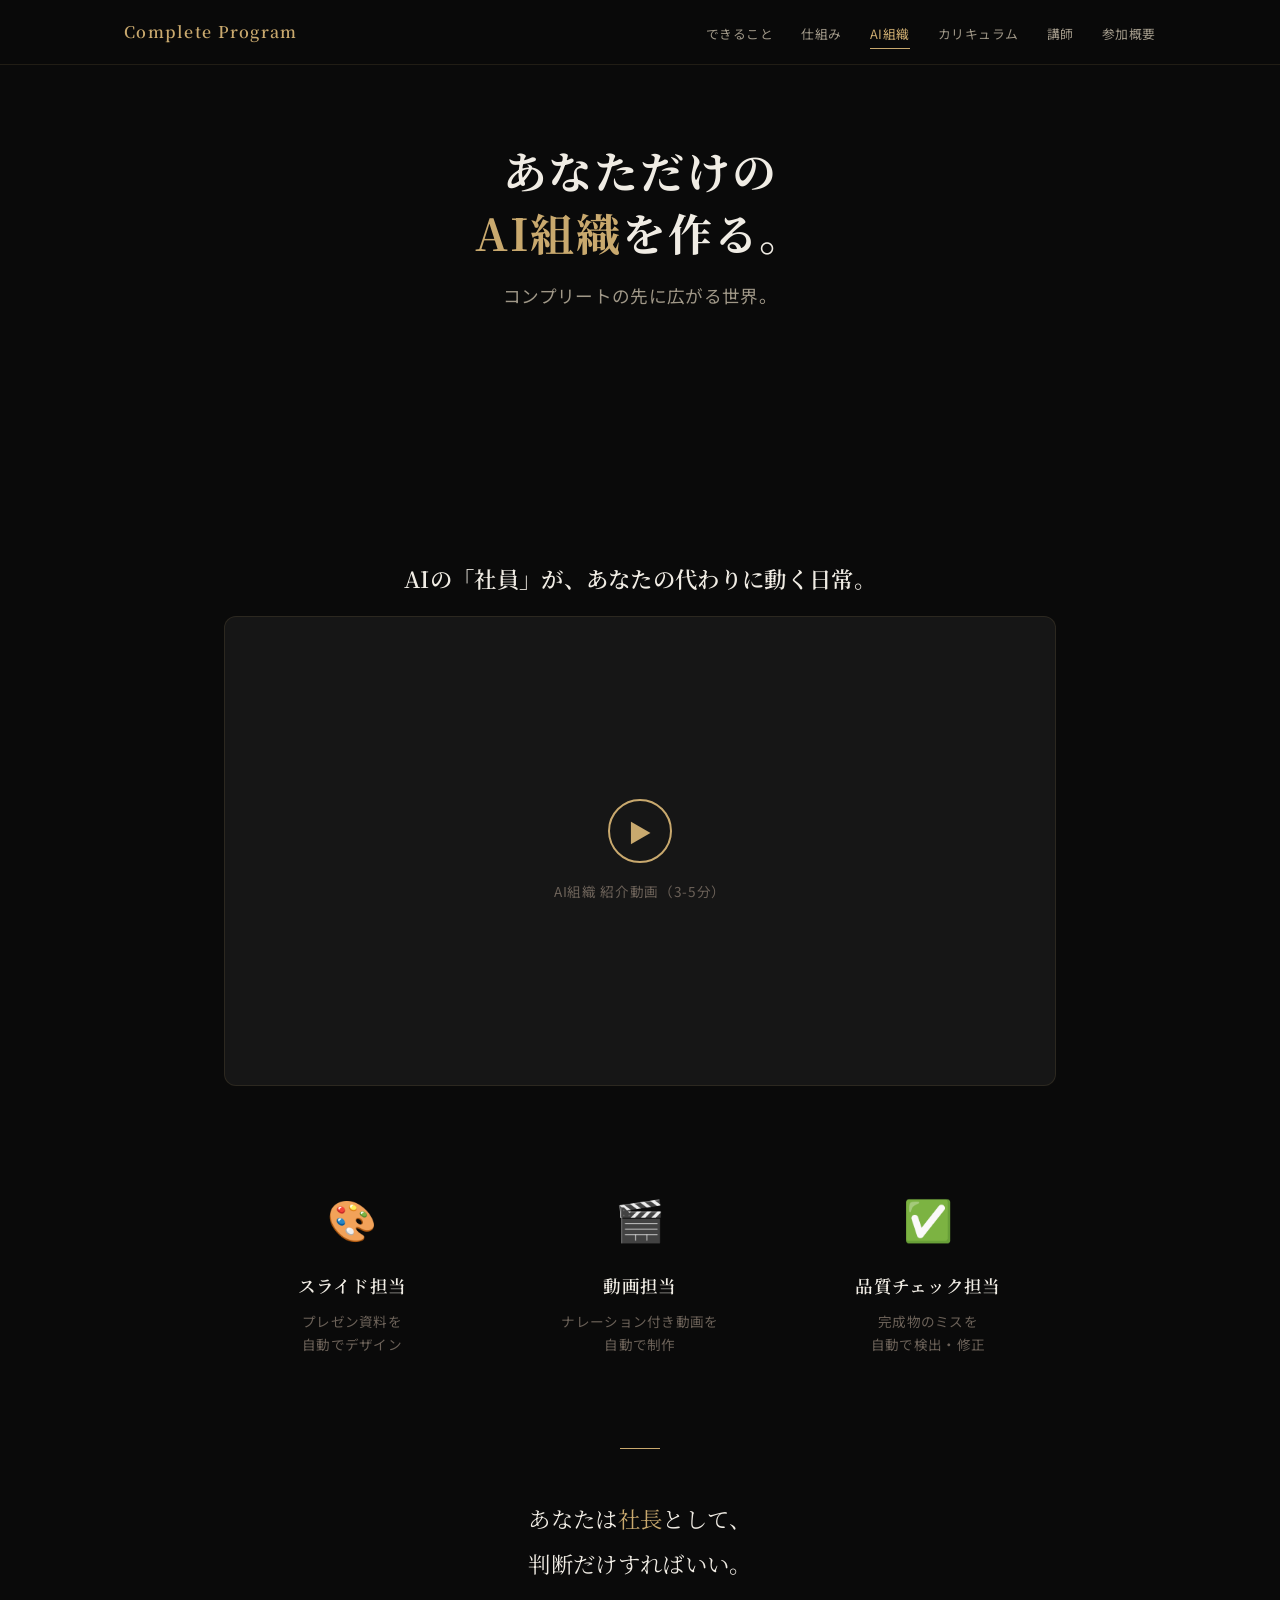
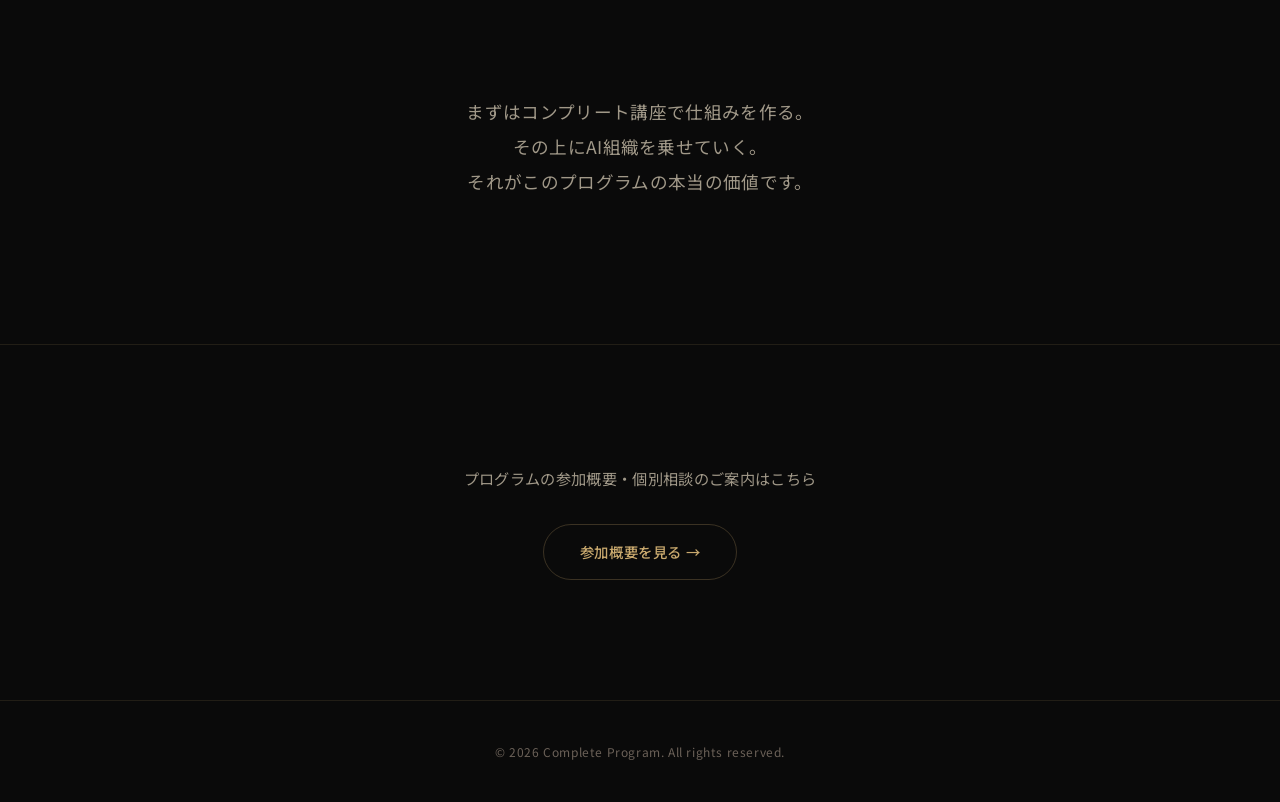
==== complete/ai-team.html @ 24734cca "Move to /complete/ subdirectory" ====
<!DOCTYPE html>
<html lang="ja">
<head>
  <meta charset="UTF-8">
  <meta name="viewport" content="width=device-width, initial-scale=1.0">
  <title>AI組織 — Complete Program</title>
  <meta name="description" content="スライド担当、動画担当、品質チェック担当。AIの「社員」が、あなたの指示で動く世界。">
  <link rel="stylesheet" href="style.css">
</head>
<body>

  <header class="site-header">
    <nav class="nav">
      <a href="index.html" class="nav__logo">Complete Program</a>
      <button class="nav__toggle" id="navToggle" aria-label="メニュー">
        <span></span><span></span><span></span>
      </button>
      <ul class="nav__links" id="navLinks">
        <li><a href="demo.html" class="nav__link">できること</a></li>
        <li><a href="system.html" class="nav__link">仕組み</a></li>
        <li><a href="ai-team.html" class="nav__link nav__link--active">AI組織</a></li>
        <li><a href="curriculum.html" class="nav__link">カリキュラム</a></li>
        <li><a href="coaches.html" class="nav__link">講師</a></li>
        <li><a href="overview.html" class="nav__link">参加概要</a></li>
      </ul>
    </nav>
  </header>

  <section class="page-hero">
    <h1 class="page-hero__title">あなただけの<br><span class="text-accent">AI組織</span>を作る。</h1>
    <p class="page-hero__subtitle">コンプリートの先に広がる世界。</p>
  </section>

  <section class="section">
    <div class="container">

      <div class="video-block fade-in">
        <p class="video-block__label">AIの「社員」が、あなたの代わりに動く日常。</p>
        <div class="video-block__player">
          <div class="video-block__placeholder">
            <div class="video-block__play-icon">▶</div>
            <span class="video-block__placeholder-text">AI組織 紹介動画（3-5分）</span>
          </div>
        </div>
      </div>

      <!-- AI Team Visual -->
      <div class="three-col mt-64 fade-in">
        <div class="three-col__item">
          <div class="three-col__icon">🎨</div>
          <div class="three-col__title">スライド担当</div>
          <div class="three-col__desc">プレゼン資料を<br>自動でデザイン</div>
        </div>
        <div class="three-col__item">
          <div class="three-col__icon">🎬</div>
          <div class="three-col__title">動画担当</div>
          <div class="three-col__desc">ナレーション付き動画を<br>自動で制作</div>
        </div>
        <div class="three-col__item">
          <div class="three-col__icon">✅</div>
          <div class="three-col__title">品質チェック担当</div>
          <div class="three-col__desc">完成物のミスを<br>自動で検出・修正</div>
        </div>
      </div>

      <div class="quote-block fade-in">
        <p class="quote-block__text">
          あなたは<em>社長</em>として、<br>
          判断だけすればいい。
        </p>
      </div>

      <div class="text-center fade-in mt-48">
        <p class="text-body mb-24">
          まずはコンプリート講座で仕組みを作る。<br>
          その上にAI組織を乗せていく。<br>
          それがこのプログラムの本当の価値です。
        </p>
      </div>

    </div>
  </section>

  <section class="cta-section fade-in">
    <p class="cta-section__desc">プログラムの参加概要・個別相談のご案内はこちら</p>
    <a href="overview.html" class="btn btn--outline">参加概要を見る →</a>
  </section>

  <footer class="site-footer">
    <p>© 2026 Complete Program. All rights reserved.</p>
  </footer>

  <script src="main.js"></script>
</body>
</html>
---- complete/style.css ----
/* ============================================
   Complete Program — 専用サイト共通CSS
   Design: Quiet Luxury (Dark × Gold)
   ============================================ */

/* --- Google Fonts --- */
@import url('https://fonts.googleapis.com/css2?family=Noto+Sans+JP:wght@300;400;500;700&family=Noto+Serif+JP:wght@400;600;700&display=swap');

/* --- CSS Variables --- */
:root {
  /* Colors */
  --bg-primary: #0a0a0a;
  --bg-secondary: #111111;
  --bg-card: #161616;
  --bg-card-hover: #1c1c1c;
  --text-primary: #f0ece4;
  --text-secondary: #a09888;
  --text-muted: #6b6158;
  --accent-gold: #c9a96e;
  --accent-gold-light: #dfc699;
  --accent-gold-dim: rgba(201, 169, 110, 0.15);
  --border-subtle: rgba(201, 169, 110, 0.12);
  --border-medium: rgba(201, 169, 110, 0.25);

  /* Typography */
  --font-sans: 'Noto Sans JP', -apple-system, BlinkMacSystemFont, sans-serif;
  --font-serif: 'Noto Serif JP', 'Yu Mincho', serif;

  /* Spacing */
  --section-padding: clamp(64px, 10vw, 120px);
  --content-max: 880px;
  --content-wide: 1080px;

  /* Transitions */
  --ease-out: cubic-bezier(0.16, 1, 0.3, 1);
}

/* --- Reset & Base --- */
*, *::before, *::after {
  box-sizing: border-box;
  margin: 0;
  padding: 0;
}

html {
  font-size: 16px;
  scroll-behavior: smooth;
  -webkit-font-smoothing: antialiased;
  -moz-osx-font-smoothing: grayscale;
}

body {
  font-family: var(--font-sans);
  font-weight: 400;
  color: var(--text-primary);
  background-color: var(--bg-primary);
  line-height: 1.8;
  letter-spacing: 0.02em;
  overflow-x: hidden;
}

a {
  color: var(--accent-gold);
  text-decoration: none;
  transition: color 0.3s var(--ease-out);
}
a:hover {
  color: var(--accent-gold-light);
}

img {
  max-width: 100%;
  height: auto;
  display: block;
}

/* --- Typography --- */
.heading-xl {
  font-family: var(--font-serif);
  font-size: clamp(1.75rem, 4.5vw, 3rem);
  font-weight: 600;
  line-height: 1.4;
  letter-spacing: 0.04em;
  color: var(--text-primary);
}

.heading-lg {
  font-family: var(--font-serif);
  font-size: clamp(1.5rem, 3.5vw, 2.25rem);
  font-weight: 600;
  line-height: 1.4;
  letter-spacing: 0.03em;
  color: var(--text-primary);
}

.heading-md {
  font-family: var(--font-serif);
  font-size: clamp(1.2rem, 2.5vw, 1.6rem);
  font-weight: 600;
  line-height: 1.5;
  color: var(--text-primary);
}

.text-body {
  font-size: clamp(0.95rem, 1.8vw, 1.1rem);
  color: var(--text-secondary);
  line-height: 2;
}

.text-small {
  font-size: 0.85rem;
  color: var(--text-muted);
}

.text-accent {
  color: var(--accent-gold);
}

/* --- Layout --- */
.container {
  max-width: var(--content-max);
  margin: 0 auto;
  padding: 0 24px;
}

.container--wide {
  max-width: var(--content-wide);
}

.section {
  padding: var(--section-padding) 0;
}

.section--alt {
  background-color: var(--bg-secondary);
}

/* --- Header / Navigation --- */
.site-header {
  position: fixed;
  top: 0;
  left: 0;
  right: 0;
  z-index: 1000;
  background: rgba(10, 10, 10, 0.85);
  backdrop-filter: blur(20px);
  -webkit-backdrop-filter: blur(20px);
  border-bottom: 1px solid var(--border-subtle);
  transition: background 0.3s var(--ease-out);
}

.nav {
  max-width: var(--content-wide);
  margin: 0 auto;
  padding: 0 24px;
  height: 64px;
  display: flex;
  align-items: center;
  justify-content: space-between;
}

.nav__logo {
  font-family: var(--font-serif);
  font-size: 1rem;
  font-weight: 600;
  color: var(--accent-gold);
  letter-spacing: 0.08em;
  white-space: nowrap;
}

.nav__links {
  display: flex;
  gap: 28px;
  list-style: none;
}

.nav__link {
  font-size: 0.8rem;
  font-weight: 400;
  color: var(--text-secondary);
  letter-spacing: 0.04em;
  padding: 4px 0;
  position: relative;
  transition: color 0.3s var(--ease-out);
}

.nav__link::after {
  content: '';
  position: absolute;
  bottom: -2px;
  left: 0;
  width: 0;
  height: 1px;
  background: var(--accent-gold);
  transition: width 0.4s var(--ease-out);
}

.nav__link:hover,
.nav__link--active {
  color: var(--accent-gold);
}

.nav__link:hover::after,
.nav__link--active::after {
  width: 100%;
}

/* Mobile Menu */
.nav__toggle {
  display: none;
  background: none;
  border: none;
  cursor: pointer;
  padding: 8px;
}

.nav__toggle span {
  display: block;
  width: 20px;
  height: 1.5px;
  background: var(--text-primary);
  margin: 5px 0;
  transition: all 0.3s var(--ease-out);
}

@media (max-width: 768px) {
  .nav__toggle {
    display: block;
  }

  .nav__links {
    position: fixed;
    top: 64px;
    left: 0;
    right: 0;
    background: rgba(10, 10, 10, 0.97);
    backdrop-filter: blur(20px);
    -webkit-backdrop-filter: blur(20px);
    flex-direction: column;
    padding: 24px 32px 40px;
    gap: 0;
    border-bottom: 1px solid var(--border-subtle);
    transform: translateY(-120%);
    opacity: 0;
    transition: transform 0.4s var(--ease-out), opacity 0.3s var(--ease-out);
    pointer-events: none;
  }

  .nav__links.is-open {
    transform: translateY(0);
    opacity: 1;
    pointer-events: all;
  }

  .nav__link {
    padding: 14px 0;
    font-size: 0.95rem;
    border-bottom: 1px solid var(--border-subtle);
  }

  .nav__link:last-child {
    border-bottom: none;
  }
}

/* --- Hero --- */
.hero {
  min-height: 100vh;
  display: flex;
  align-items: center;
  justify-content: center;
  text-align: center;
  padding: 120px 24px 80px;
  position: relative;
  overflow: hidden;
}

.hero::before {
  content: '';
  position: absolute;
  top: 0;
  left: 0;
  right: 0;
  bottom: 0;
  background: radial-gradient(ellipse at 50% 30%, rgba(201, 169, 110, 0.06) 0%, transparent 60%);
  pointer-events: none;
}

.hero__content {
  position: relative;
  z-index: 1;
  max-width: 720px;
}

.hero__label {
  display: inline-block;
  font-size: 0.75rem;
  font-weight: 500;
  color: var(--accent-gold);
  letter-spacing: 0.2em;
  text-transform: uppercase;
  margin-bottom: 24px;
  padding: 6px 16px;
  border: 1px solid var(--border-medium);
  border-radius: 100px;
}

.hero__title {
  font-family: var(--font-serif);
  font-size: clamp(2rem, 6vw, 3.5rem);
  font-weight: 700;
  line-height: 1.35;
  letter-spacing: 0.05em;
  margin-bottom: 24px;
}

.hero__subtitle {
  font-size: clamp(1rem, 2vw, 1.15rem);
  color: var(--text-secondary);
  line-height: 2;
  margin-bottom: 48px;
}

.hero__arrow {
  display: inline-flex;
  align-items: center;
  justify-content: center;
  width: 48px;
  height: 48px;
  border: 1px solid var(--border-medium);
  border-radius: 50%;
  color: var(--accent-gold);
  font-size: 1.2rem;
  animation: float 2.5s ease-in-out infinite;
  cursor: pointer;
  transition: background 0.3s var(--ease-out);
}
.hero__arrow:hover {
  background: var(--accent-gold-dim);
}

@keyframes float {
  0%, 100% { transform: translateY(0); }
  50% { transform: translateY(8px); }
}

/* --- Page Hero (inner pages) --- */
.page-hero {
  padding: 140px 24px 80px;
  text-align: center;
}

.page-hero__title {
  font-family: var(--font-serif);
  font-size: clamp(1.75rem, 5vw, 2.75rem);
  font-weight: 700;
  line-height: 1.4;
  letter-spacing: 0.04em;
  margin-bottom: 16px;
}

.page-hero__subtitle {
  font-size: clamp(0.95rem, 1.8vw, 1.1rem);
  color: var(--text-secondary);
  max-width: 600px;
  margin: 0 auto;
  line-height: 1.9;
}

/* --- Video Block --- */
.video-block {
  margin: 48px 0;
}

.video-block__label {
  font-family: var(--font-serif);
  font-size: clamp(1.1rem, 2.5vw, 1.4rem);
  font-weight: 600;
  margin-bottom: 20px;
  text-align: center;
  line-height: 1.6;
}

.video-block__player {
  position: relative;
  width: 100%;
  padding-bottom: 56.25%; /* 16:9 */
  background: var(--bg-card);
  border-radius: 12px;
  overflow: hidden;
  border: 1px solid var(--border-subtle);
}

.video-block__player iframe {
  position: absolute;
  top: 0;
  left: 0;
  width: 100%;
  height: 100%;
  border: none;
}

.video-block__placeholder {
  position: absolute;
  top: 0;
  left: 0;
  width: 100%;
  height: 100%;
  display: flex;
  flex-direction: column;
  align-items: center;
  justify-content: center;
  gap: 16px;
  color: var(--text-muted);
  cursor: pointer;
  transition: background 0.3s var(--ease-out);
}

.video-block__placeholder:hover {
  background: rgba(201, 169, 110, 0.05);
}

.video-block__play-icon {
  width: 64px;
  height: 64px;
  border: 2px solid var(--accent-gold);
  border-radius: 50%;
  display: flex;
  align-items: center;
  justify-content: center;
  color: var(--accent-gold);
  font-size: 1.5rem;
  transition: all 0.3s var(--ease-out);
}

.video-block__placeholder:hover .video-block__play-icon {
  background: var(--accent-gold);
  color: var(--bg-primary);
  transform: scale(1.08);
}

.video-block__placeholder-text {
  font-size: 0.85rem;
  letter-spacing: 0.05em;
}

/* --- Checklist --- */
.checklist {
  list-style: none;
  max-width: 560px;
  margin: 0 auto;
}

.checklist__item {
  padding: 16px 0;
  border-bottom: 1px solid var(--border-subtle);
  font-size: clamp(0.95rem, 1.8vw, 1.05rem);
  color: var(--text-secondary);
  line-height: 1.8;
  display: flex;
  align-items: flex-start;
  gap: 12px;
}

.checklist__item::before {
  content: '□';
  color: var(--accent-gold);
  font-size: 1rem;
  flex-shrink: 0;
  margin-top: 2px;
}

.checklist__item:last-child {
  border-bottom: none;
}

/* --- Three Column (Icons) --- */
.three-col {
  display: grid;
  grid-template-columns: repeat(3, 1fr);
  gap: 32px;
  text-align: center;
  margin: 48px 0;
}

.three-col__item {
  padding: 32px 16px;
}

.three-col__icon {
  font-size: 2.5rem;
  margin-bottom: 16px;
}

.three-col__title {
  font-family: var(--font-serif);
  font-size: 1.1rem;
  font-weight: 600;
  margin-bottom: 8px;
  color: var(--text-primary);
}

.three-col__desc {
  font-size: 0.85rem;
  color: var(--text-muted);
  line-height: 1.7;
}

@media (max-width: 640px) {
  .three-col {
    grid-template-columns: 1fr;
    gap: 8px;
  }
  .three-col__item {
    padding: 24px 16px;
    border-bottom: 1px solid var(--border-subtle);
  }
  .three-col__item:last-child {
    border-bottom: none;
  }
}

/* --- Timeline --- */
.timeline {
  position: relative;
  padding-left: 40px;
  margin: 48px 0;
}

.timeline::before {
  content: '';
  position: absolute;
  left: 12px;
  top: 0;
  bottom: 0;
  width: 1px;
  background: linear-gradient(to bottom, var(--accent-gold), var(--border-subtle));
}

.timeline__item {
  position: relative;
  padding-bottom: 40px;
}

.timeline__item:last-child {
  padding-bottom: 0;
}

.timeline__dot {
  position: absolute;
  left: -34px;
  top: 4px;
  width: 12px;
  height: 12px;
  border-radius: 50%;
  background: var(--accent-gold);
  border: 2px solid var(--bg-primary);
  box-shadow: 0 0 0 4px var(--accent-gold-dim);
}

.timeline__month {
  font-family: var(--font-serif);
  font-size: 0.8rem;
  font-weight: 600;
  color: var(--accent-gold);
  letter-spacing: 0.1em;
  margin-bottom: 4px;
}

.timeline__title {
  font-family: var(--font-serif);
  font-size: 1.2rem;
  font-weight: 600;
  margin-bottom: 6px;
}

.timeline__desc {
  font-size: 0.9rem;
  color: var(--text-secondary);
  line-height: 1.7;
}

.timeline__divider {
  position: relative;
  padding: 24px 0;
  text-align: center;
}

.timeline__divider-text {
  font-family: var(--font-serif);
  font-size: 0.85rem;
  color: var(--accent-gold);
  letter-spacing: 0.1em;
  background: var(--bg-primary);
  padding: 0 16px;
  position: relative;
  z-index: 1;
}

/* --- Deliverables Grid --- */
.deliverables {
  display: grid;
  grid-template-columns: repeat(auto-fit, minmax(140px, 1fr));
  gap: 16px;
  margin: 40px 0;
}

.deliverable {
  background: var(--bg-card);
  border: 1px solid var(--border-subtle);
  border-radius: 12px;
  padding: 24px 16px;
  text-align: center;
  transition: all 0.3s var(--ease-out);
}

.deliverable:hover {
  border-color: var(--border-medium);
  background: var(--bg-card-hover);
  transform: translateY(-2px);
}

.deliverable__icon {
  font-size: 1.8rem;
  margin-bottom: 10px;
}

.deliverable__name {
  font-size: 0.8rem;
  color: var(--text-secondary);
  line-height: 1.5;
}

/* --- Coach Card --- */
.coach-grid {
  display: grid;
  grid-template-columns: repeat(2, 1fr);
  gap: 40px;
  margin: 48px 0;
}

.coach-card {
  text-align: center;
  padding: 48px 24px;
  background: var(--bg-card);
  border: 1px solid var(--border-subtle);
  border-radius: 16px;
  transition: all 0.3s var(--ease-out);
}

.coach-card:hover {
  border-color: var(--border-medium);
}

.coach-card__avatar {
  width: 120px;
  height: 120px;
  border-radius: 50%;
  background: var(--bg-secondary);
  border: 2px solid var(--border-medium);
  margin: 0 auto 24px;
  display: flex;
  align-items: center;
  justify-content: center;
  font-size: 2.5rem;
  color: var(--accent-gold);
}

.coach-card__name {
  font-family: var(--font-serif);
  font-size: 1.3rem;
  font-weight: 600;
  margin-bottom: 4px;
}

.coach-card__role {
  font-size: 0.85rem;
  color: var(--accent-gold);
  margin-bottom: 20px;
  letter-spacing: 0.05em;
}

.coach-card__desc {
  font-size: 0.9rem;
  color: var(--text-secondary);
  line-height: 1.8;
}

@media (max-width: 640px) {
  .coach-grid {
    grid-template-columns: 1fr;
    gap: 24px;
  }
}

/* --- FAQ --- */
.faq-list {
  margin: 40px 0;
}

.faq-item {
  border-bottom: 1px solid var(--border-subtle);
}

.faq-item__q {
  width: 100%;
  background: none;
  border: none;
  color: var(--text-primary);
  font-family: var(--font-sans);
  font-size: 1rem;
  text-align: left;
  padding: 20px 0;
  cursor: pointer;
  display: flex;
  align-items: center;
  justify-content: space-between;
  gap: 16px;
  transition: color 0.3s var(--ease-out);
}

.faq-item__q:hover {
  color: var(--accent-gold);
}

.faq-item__icon {
  font-size: 1.2rem;
  color: var(--accent-gold);
  flex-shrink: 0;
  transition: transform 0.3s var(--ease-out);
}

.faq-item.is-open .faq-item__icon {
  transform: rotate(45deg);
}

.faq-item__a {
  max-height: 0;
  overflow: hidden;
  transition: max-height 0.4s var(--ease-out), padding 0.3s var(--ease-out);
}

.faq-item.is-open .faq-item__a {
  max-height: 300px;
  padding-bottom: 20px;
}

.faq-item__a-inner {
  font-size: 0.9rem;
  color: var(--text-secondary);
  line-height: 1.9;
  padding-right: 40px;
}

/* --- CTA Section --- */
.cta-section {
  text-align: center;
  padding: var(--section-padding) 24px;
  border-top: 1px solid var(--border-subtle);
}

.cta-section__title {
  font-family: var(--font-serif);
  font-size: clamp(1.2rem, 3vw, 1.6rem);
  font-weight: 600;
  margin-bottom: 12px;
  color: var(--text-primary);
}

.cta-section__desc {
  font-size: 0.95rem;
  color: var(--text-secondary);
  margin-bottom: 32px;
}

/* --- Buttons --- */
.btn {
  display: inline-flex;
  align-items: center;
  gap: 8px;
  font-family: var(--font-sans);
  font-size: 0.9rem;
  font-weight: 500;
  letter-spacing: 0.04em;
  padding: 14px 36px;
  border-radius: 100px;
  border: none;
  cursor: pointer;
  transition: all 0.3s var(--ease-out);
  text-decoration: none;
}

.btn--primary {
  background: var(--accent-gold);
  color: var(--bg-primary);
}
.btn--primary:hover {
  background: var(--accent-gold-light);
  color: var(--bg-primary);
  transform: translateY(-2px);
  box-shadow: 0 8px 32px rgba(201, 169, 110, 0.25);
}

.btn--outline {
  background: transparent;
  color: var(--accent-gold);
  border: 1px solid var(--border-medium);
}
.btn--outline:hover {
  background: var(--accent-gold-dim);
  border-color: var(--accent-gold);
  color: var(--accent-gold-light);
}

.btn--large {
  padding: 18px 48px;
  font-size: 1rem;
}

/* --- Divider --- */
.divider {
  width: 60px;
  height: 1px;
  background: var(--accent-gold);
  margin: 32px auto;
  opacity: 0.5;
}

/* --- Quote Block --- */
.quote-block {
  max-width: 640px;
  margin: 60px auto;
  text-align: center;
  padding: 48px 32px;
  position: relative;
}

.quote-block::before {
  content: '';
  position: absolute;
  top: 0;
  left: 50%;
  transform: translateX(-50%);
  width: 40px;
  height: 1px;
  background: var(--accent-gold);
}

.quote-block__text {
  font-family: var(--font-serif);
  font-size: clamp(1.1rem, 2.5vw, 1.4rem);
  font-weight: 400;
  line-height: 2;
  color: var(--text-primary);
}

.quote-block__text em {
  font-style: normal;
  color: var(--accent-gold);
}

/* --- Overview specifics --- */
.overview-specs {
  display: grid;
  grid-template-columns: repeat(3, 1fr);
  gap: 24px;
  margin: 48px 0;
}

.overview-spec {
  background: var(--bg-card);
  border: 1px solid var(--border-subtle);
  border-radius: 12px;
  padding: 32px 24px;
  text-align: center;
}

.overview-spec__icon {
  font-size: 2rem;
  margin-bottom: 12px;
}

.overview-spec__label {
  font-size: 0.8rem;
  color: var(--text-muted);
  margin-bottom: 4px;
  letter-spacing: 0.05em;
}

.overview-spec__value {
  font-family: var(--font-serif);
  font-size: 1.2rem;
  font-weight: 600;
  color: var(--text-primary);
}

@media (max-width: 640px) {
  .overview-specs {
    grid-template-columns: 1fr;
    gap: 12px;
  }
}

.price-display {
  text-align: center;
  margin: 40px 0;
  padding: 40px 24px;
  border: 1px solid var(--border-medium);
  border-radius: 16px;
  background: linear-gradient(135deg, rgba(201, 169, 110, 0.04) 0%, transparent 100%);
}

.price-display__label {
  font-size: 0.85rem;
  color: var(--text-muted);
  letter-spacing: 0.08em;
  margin-bottom: 12px;
}

.price-display__value {
  font-family: var(--font-serif);
  font-size: clamp(1.5rem, 4vw, 2.5rem);
  font-weight: 700;
  color: var(--accent-gold);
  margin-bottom: 8px;
}

.price-display__note {
  font-size: 0.85rem;
  color: var(--text-secondary);
}

/* --- CTA Final --- */
.cta-final {
  text-align: center;
  padding: 80px 24px;
  background: linear-gradient(180deg, var(--bg-primary) 0%, rgba(201, 169, 110, 0.03) 100%);
}

.cta-final__list {
  list-style: none;
  max-width: 400px;
  margin: 0 auto 40px;
  text-align: left;
}

.cta-final__list li {
  padding: 8px 0;
  font-size: 0.95rem;
  color: var(--text-secondary);
  display: flex;
  align-items: center;
  gap: 10px;
}

.cta-final__list li::before {
  content: '✓';
  color: var(--accent-gold);
  font-weight: 700;
  flex-shrink: 0;
}

/* --- Footer --- */
.site-footer {
  text-align: center;
  padding: 40px 24px;
  border-top: 1px solid var(--border-subtle);
  color: var(--text-muted);
  font-size: 0.75rem;
  letter-spacing: 0.05em;
}

/* --- Scroll Animations --- */
.fade-in {
  opacity: 0;
  transform: translateY(24px);
  transition: opacity 0.8s var(--ease-out), transform 0.8s var(--ease-out);
}

.fade-in.is-visible {
  opacity: 1;
  transform: translateY(0);
}

/* --- Utility --- */
.text-center { text-align: center; }
.mt-16 { margin-top: 16px; }
.mt-24 { margin-top: 24px; }
.mt-32 { margin-top: 32px; }
.mt-48 { margin-top: 48px; }
.mt-64 { margin-top: 64px; }
.mb-16 { margin-bottom: 16px; }
.mb-24 { margin-bottom: 24px; }
.mb-32 { margin-bottom: 32px; }
.mb-48 { margin-bottom: 48px; }
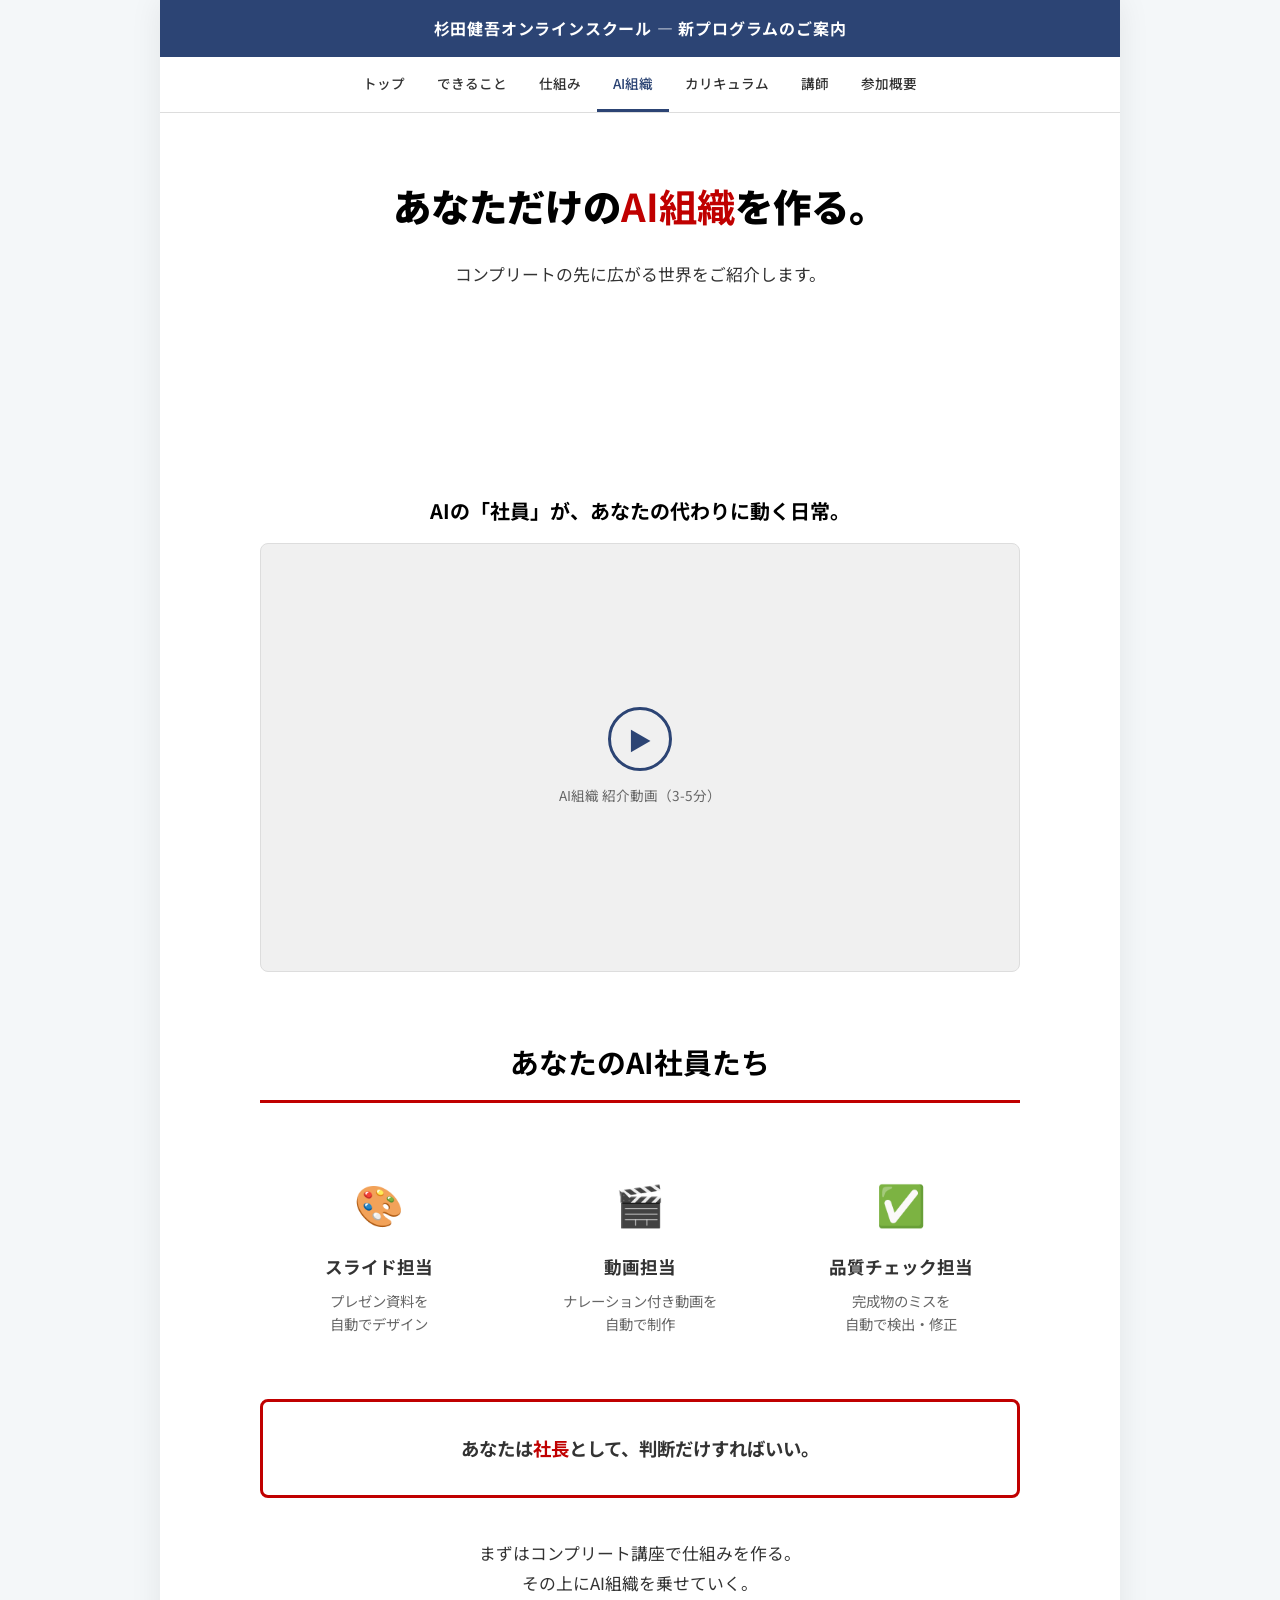
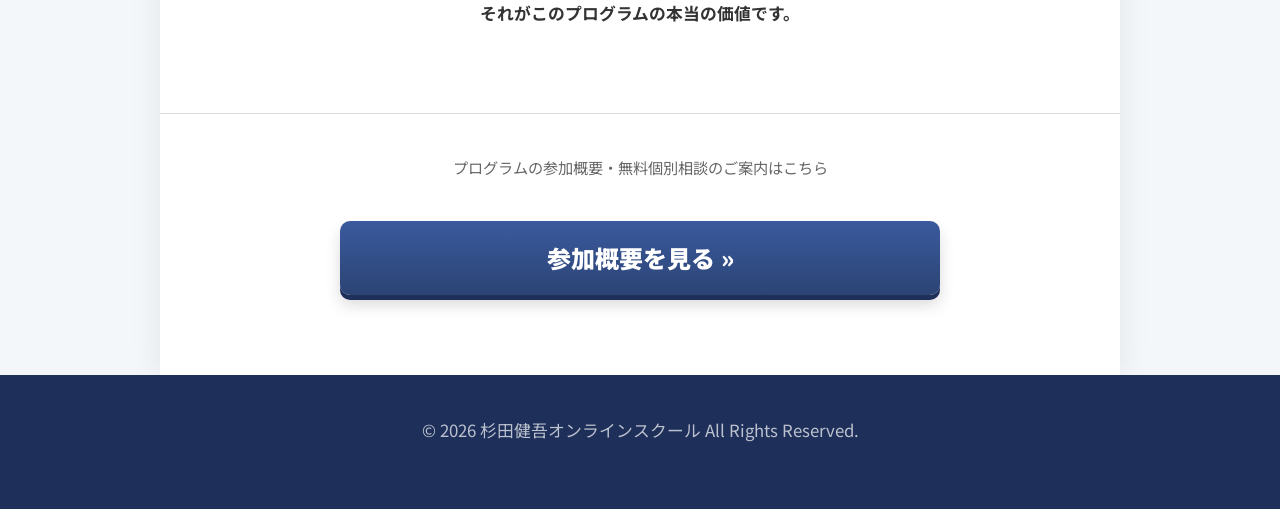
==== commit f4b4ec00: "Redesign: 杉田健吾テイスト（白×ネイビー×赤）に全面変更。トップページ内容充実" ====
--- a/complete/ai-team.html
+++ b/complete/ai-team.html
@@ -1,95 +1,85 @@
 <!DOCTYPE html>
 <html lang="ja">
 <head>
-  <meta charset="UTF-8">
-  <meta name="viewport" content="width=device-width, initial-scale=1.0">
-  <title>AI組織 — Complete Program</title>
-  <meta name="description" content="スライド担当、動画担当、品質チェック担当。AIの「社員」が、あなたの指示で動く世界。">
-  <link rel="stylesheet" href="style.css">
+    <meta charset="UTF-8">
+    <meta name="viewport" content="width=device-width, initial-scale=1.0">
+    <meta name="robots" content="noindex,nofollow">
+    <title>AI組織 — 杉田式AIプロデュースプログラム</title>
+    <link rel="stylesheet" href="style.css">
 </head>
 <body>
+<div class="wrapper">
+    <div class="top-bar">杉田健吾オンラインスクール — 新プログラムのご案内</div>
+    <nav class="site-nav">
+        <div class="site-nav__inner">
+            <a href="index.html" class="site-nav__link">トップ</a>
+            <a href="demo.html" class="site-nav__link">できること</a>
+            <a href="system.html" class="site-nav__link">仕組み</a>
+            <a href="ai-team.html" class="site-nav__link site-nav__link--active">AI組織</a>
+            <a href="curriculum.html" class="site-nav__link">カリキュラム</a>
+            <a href="coaches.html" class="site-nav__link">講師</a>
+            <a href="overview.html" class="site-nav__link">参加概要</a>
+        </div>
+    </nav>
 
-  <header class="site-header">
-    <nav class="nav">
-      <a href="index.html" class="nav__logo">Complete Program</a>
-      <button class="nav__toggle" id="navToggle" aria-label="メニュー">
-        <span></span><span></span><span></span>
-      </button>
-      <ul class="nav__links" id="navLinks">
-        <li><a href="demo.html" class="nav__link">できること</a></li>
-        <li><a href="system.html" class="nav__link">仕組み</a></li>
-        <li><a href="ai-team.html" class="nav__link nav__link--active">AI組織</a></li>
-        <li><a href="curriculum.html" class="nav__link">カリキュラム</a></li>
-        <li><a href="coaches.html" class="nav__link">講師</a></li>
-        <li><a href="overview.html" class="nav__link">参加概要</a></li>
-      </ul>
-    </nav>
-  </header>
+    <header class="hero">
+        <div class="container">
+            <h1 class="hero__title">あなただけの<span class="text-red">AI組織</span>を作る。</h1>
+            <p class="hero__desc">コンプリートの先に広がる世界をご紹介します。</p>
+        </div>
+    </header>
 
-  <section class="page-hero">
-    <h1 class="page-hero__title">あなただけの<br><span class="text-accent">AI組織</span>を作る。</h1>
-    <p class="page-hero__subtitle">コンプリートの先に広がる世界。</p>
-  </section>
+    <section class="section">
+        <div class="container">
+            <div class="video-block">
+                <p class="video-block__label">AIの「社員」が、あなたの代わりに動く日常。</p>
+                <div class="video-block__player">
+                    <div class="video-block__placeholder">
+                        <div class="video-block__play-icon">▶</div>
+                        <span class="video-block__placeholder-text">AI組織 紹介動画（3-5分）</span>
+                    </div>
+                </div>
+            </div>
 
-  <section class="section">
-    <div class="container">
+            <h2 class="section-heading" style="margin-top: var(--space-xl);">あなたのAI社員たち</h2>
+            <div class="three-col">
+                <div class="three-col__item">
+                    <div class="three-col__icon">🎨</div>
+                    <div class="three-col__title">スライド担当</div>
+                    <div class="three-col__desc">プレゼン資料を<br>自動でデザイン</div>
+                </div>
+                <div class="three-col__item">
+                    <div class="three-col__icon">🎬</div>
+                    <div class="three-col__title">動画担当</div>
+                    <div class="three-col__desc">ナレーション付き動画を<br>自動で制作</div>
+                </div>
+                <div class="three-col__item">
+                    <div class="three-col__icon">✅</div>
+                    <div class="three-col__title">品質チェック担当</div>
+                    <div class="three-col__desc">完成物のミスを<br>自動で検出・修正</div>
+                </div>
+            </div>
 
-      <div class="video-block fade-in">
-        <p class="video-block__label">AIの「社員」が、あなたの代わりに動く日常。</p>
-        <div class="video-block__player">
-          <div class="video-block__placeholder">
-            <div class="video-block__play-icon">▶</div>
-            <span class="video-block__placeholder-text">AI組織 紹介動画（3-5分）</span>
-          </div>
+            <div class="box-bordered">
+                <p class="text-center" style="font-size: 1.15rem; font-weight: 700; margin: 0;">
+                    あなたは<span class="text-red">社長</span>として、判断だけすればいい。
+                </p>
+            </div>
+
+            <p class="text-center" style="margin-top: var(--space-lg);">
+                まずはコンプリート講座で仕組みを作る。<br>
+                その上にAI組織を乗せていく。<br>
+                <strong>それがこのプログラムの本当の価値です。</strong>
+            </p>
         </div>
-      </div>
+    </section>
 
-      <!-- AI Team Visual -->
-      <div class="three-col mt-64 fade-in">
-        <div class="three-col__item">
-          <div class="three-col__icon">🎨</div>
-          <div class="three-col__title">スライド担当</div>
-          <div class="three-col__desc">プレゼン資料を<br>自動でデザイン</div>
-        </div>
-        <div class="three-col__item">
-          <div class="three-col__icon">🎬</div>
-          <div class="three-col__title">動画担当</div>
-          <div class="three-col__desc">ナレーション付き動画を<br>自動で制作</div>
-        </div>
-        <div class="three-col__item">
-          <div class="three-col__icon">✅</div>
-          <div class="three-col__title">品質チェック担当</div>
-          <div class="three-col__desc">完成物のミスを<br>自動で検出・修正</div>
-        </div>
-      </div>
-
-      <div class="quote-block fade-in">
-        <p class="quote-block__text">
-          あなたは<em>社長</em>として、<br>
-          判断だけすればいい。
-        </p>
-      </div>
-
-      <div class="text-center fade-in mt-48">
-        <p class="text-body mb-24">
-          まずはコンプリート講座で仕組みを作る。<br>
-          その上にAI組織を乗せていく。<br>
-          それがこのプログラムの本当の価値です。
-        </p>
-      </div>
-
+    <div class="cta-to-overview">
+        <p class="cta-to-overview__text">プログラムの参加概要・無料個別相談のご案内はこちら</p>
+        <a href="overview.html" class="btn-cta btn-cta--navy">参加概要を見る &raquo;</a>
     </div>
-  </section>
-
-  <section class="cta-section fade-in">
-    <p class="cta-section__desc">プログラムの参加概要・個別相談のご案内はこちら</p>
-    <a href="overview.html" class="btn btn--outline">参加概要を見る →</a>
-  </section>
-
-  <footer class="site-footer">
-    <p>© 2026 Complete Program. All rights reserved.</p>
-  </footer>
-
-  <script src="main.js"></script>
+</div>
+<footer class="footer"><div class="container"><p>&copy; 2026 杉田健吾オンラインスクール All Rights Reserved.</p></div></footer>
+<script src="main.js"></script>
 </body>
 </html>
--- a/complete/style.css
+++ b/complete/style.css
@@ -1,530 +1,304 @@
-/* ============================================
-   Complete Program — 専用サイト共通CSS
-   Design: Quiet Luxury (Dark × Gold)
-   ============================================ */
-
-/* --- Google Fonts --- */
-@import url('https://fonts.googleapis.com/css2?family=Noto+Sans+JP:wght@300;400;500;700&family=Noto+Serif+JP:wght@400;600;700&display=swap');
-
-/* --- CSS Variables --- */
+/* ================================================================
+   Complete Program — 杉田健吾テイスト統一CSS
+   ================================================================
+   ベース: 杉田健吾セールスレター共通テンプレート
+   カラー: 白背景 × ネイビー × 赤アクセント
+   フォント: Noto Sans JP (ゴシック体)
+   ================================================================ */
+
+@import url('https://fonts.googleapis.com/css2?family=Noto+Sans+JP:wght@400;500;700;900&display=swap');
+
 :root {
-  /* Colors */
-  --bg-primary: #0a0a0a;
-  --bg-secondary: #111111;
-  --bg-card: #161616;
-  --bg-card-hover: #1c1c1c;
-  --text-primary: #f0ece4;
-  --text-secondary: #a09888;
-  --text-muted: #6b6158;
-  --accent-gold: #c9a96e;
-  --accent-gold-light: #dfc699;
-  --accent-gold-dim: rgba(201, 169, 110, 0.15);
-  --border-subtle: rgba(201, 169, 110, 0.12);
-  --border-medium: rgba(201, 169, 110, 0.25);
-
-  /* Typography */
-  --font-sans: 'Noto Sans JP', -apple-system, BlinkMacSystemFont, sans-serif;
-  --font-serif: 'Noto Serif JP', 'Yu Mincho', serif;
-
-  /* Spacing */
-  --section-padding: clamp(64px, 10vw, 120px);
-  --content-max: 880px;
-  --content-wide: 1080px;
-
-  /* Transitions */
-  --ease-out: cubic-bezier(0.16, 1, 0.3, 1);
-}
-
-/* --- Reset & Base --- */
+  --color-navy:       #2c4474;
+  --color-navy-dark:  #1e305a;
+  --color-red:        #c00000;
+  --color-red-hover:  #a00000;
+  --color-green-cta:  #27ae60;
+  --color-green-hover:#1e8449;
+  --color-blue-cta:   #0070c0;
+  --color-yellow:     #fff200;
+  --color-yellow-soft:#fffbf0;
+  --color-check:      #2ecc71;
+  --color-bg-white:   #ffffff;
+  --color-bg-off:     #f9f9f9;
+  --color-bg-light:   #f4f7f9;
+  --color-text:       #333333;
+  --color-text-light: #666666;
+  --color-border:     #dddddd;
+
+  --font-main: 'Noto Sans JP', "Hiragino Kaku Gothic ProN", Meiryo, sans-serif;
+  --content-width: 800px;
+  --content-width-wide: 960px;
+  --space-xs: 0.5rem;
+  --space-sm: 1rem;
+  --space-md: 1.5rem;
+  --space-lg: 2.5rem;
+  --space-xl: 4rem;
+}
+
 *, *::before, *::after {
-  box-sizing: border-box;
-  margin: 0;
-  padding: 0;
-}
-
-html {
+  margin: 0; padding: 0; box-sizing: border-box;
+}
+
+html { scroll-behavior: smooth; -webkit-text-size-adjust: 100%; }
+
+body {
+  font-family: var(--font-main);
+  background-color: var(--color-bg-light);
+  color: var(--color-text);
+  line-height: 1.8;
   font-size: 16px;
-  scroll-behavior: smooth;
   -webkit-font-smoothing: antialiased;
-  -moz-osx-font-smoothing: grayscale;
-}
-
-body {
-  font-family: var(--font-sans);
-  font-weight: 400;
-  color: var(--text-primary);
-  background-color: var(--bg-primary);
-  line-height: 1.8;
-  letter-spacing: 0.02em;
-  overflow-x: hidden;
-}
-
-a {
-  color: var(--accent-gold);
-  text-decoration: none;
-  transition: color 0.3s var(--ease-out);
-}
-a:hover {
-  color: var(--accent-gold-light);
-}
-
-img {
-  max-width: 100%;
-  height: auto;
-  display: block;
-}
-
-/* --- Typography --- */
-.heading-xl {
-  font-family: var(--font-serif);
-  font-size: clamp(1.75rem, 4.5vw, 3rem);
-  font-weight: 600;
-  line-height: 1.4;
-  letter-spacing: 0.04em;
-  color: var(--text-primary);
-}
-
-.heading-lg {
-  font-family: var(--font-serif);
-  font-size: clamp(1.5rem, 3.5vw, 2.25rem);
-  font-weight: 600;
-  line-height: 1.4;
-  letter-spacing: 0.03em;
-  color: var(--text-primary);
-}
-
-.heading-md {
-  font-family: var(--font-serif);
-  font-size: clamp(1.2rem, 2.5vw, 1.6rem);
-  font-weight: 600;
-  line-height: 1.5;
-  color: var(--text-primary);
-}
-
-.text-body {
-  font-size: clamp(0.95rem, 1.8vw, 1.1rem);
-  color: var(--text-secondary);
-  line-height: 2;
-}
-
-.text-small {
-  font-size: 0.85rem;
-  color: var(--text-muted);
-}
-
-.text-accent {
-  color: var(--accent-gold);
-}
-
-/* --- Layout --- */
+}
+
+img { max-width: 100%; height: auto; display: block; }
+a { color: var(--color-blue-cta); text-decoration: none; }
+p { margin-bottom: var(--space-md); font-size: 1.05rem; }
+
+/* ================================================================
+   LAYOUT
+   ================================================================ */
+.wrapper {
+  max-width: var(--content-width-wide);
+  margin: 0 auto;
+  background: var(--color-bg-white);
+  box-shadow: 0 0 30px rgba(0, 0, 0, 0.08);
+  min-height: 100vh;
+}
+
 .container {
-  max-width: var(--content-max);
+  max-width: var(--content-width);
   margin: 0 auto;
-  padding: 0 24px;
-}
-
-.container--wide {
-  max-width: var(--content-wide);
-}
-
-.section {
-  padding: var(--section-padding) 0;
-}
-
-.section--alt {
-  background-color: var(--bg-secondary);
-}
-
-/* --- Header / Navigation --- */
-.site-header {
-  position: fixed;
+  padding: 0 20px;
+}
+
+/* ================================================================
+   NAVIGATION
+   ================================================================ */
+.top-bar {
+  background-color: var(--color-navy);
+  color: #fff;
+  text-align: center;
+  padding: 14px 20px;
+  font-size: 1rem;
+  font-weight: 700;
+  letter-spacing: 0.05em;
+}
+
+.site-nav {
+  background: var(--color-bg-white);
+  border-bottom: 1px solid var(--color-border);
+  padding: 0 20px;
+  position: sticky;
   top: 0;
-  left: 0;
-  right: 0;
-  z-index: 1000;
-  background: rgba(10, 10, 10, 0.85);
-  backdrop-filter: blur(20px);
-  -webkit-backdrop-filter: blur(20px);
-  border-bottom: 1px solid var(--border-subtle);
-  transition: background 0.3s var(--ease-out);
-}
-
-.nav {
-  max-width: var(--content-wide);
+  z-index: 100;
+}
+
+.site-nav__inner {
+  max-width: var(--content-width-wide);
   margin: 0 auto;
-  padding: 0 24px;
-  height: 64px;
-  display: flex;
-  align-items: center;
-  justify-content: space-between;
-}
-
-.nav__logo {
-  font-family: var(--font-serif);
-  font-size: 1rem;
-  font-weight: 600;
-  color: var(--accent-gold);
-  letter-spacing: 0.08em;
-  white-space: nowrap;
-}
-
-.nav__links {
-  display: flex;
-  gap: 28px;
-  list-style: none;
-}
-
-.nav__link {
-  font-size: 0.8rem;
-  font-weight: 400;
-  color: var(--text-secondary);
-  letter-spacing: 0.04em;
-  padding: 4px 0;
-  position: relative;
-  transition: color 0.3s var(--ease-out);
-}
-
-.nav__link::after {
-  content: '';
-  position: absolute;
-  bottom: -2px;
-  left: 0;
-  width: 0;
-  height: 1px;
-  background: var(--accent-gold);
-  transition: width 0.4s var(--ease-out);
-}
-
-.nav__link:hover,
-.nav__link--active {
-  color: var(--accent-gold);
-}
-
-.nav__link:hover::after,
-.nav__link--active::after {
-  width: 100%;
-}
-
-/* Mobile Menu */
-.nav__toggle {
-  display: none;
-  background: none;
-  border: none;
-  cursor: pointer;
-  padding: 8px;
-}
-
-.nav__toggle span {
-  display: block;
-  width: 20px;
-  height: 1.5px;
-  background: var(--text-primary);
-  margin: 5px 0;
-  transition: all 0.3s var(--ease-out);
-}
-
-@media (max-width: 768px) {
-  .nav__toggle {
-    display: block;
-  }
-
-  .nav__links {
-    position: fixed;
-    top: 64px;
-    left: 0;
-    right: 0;
-    background: rgba(10, 10, 10, 0.97);
-    backdrop-filter: blur(20px);
-    -webkit-backdrop-filter: blur(20px);
-    flex-direction: column;
-    padding: 24px 32px 40px;
-    gap: 0;
-    border-bottom: 1px solid var(--border-subtle);
-    transform: translateY(-120%);
-    opacity: 0;
-    transition: transform 0.4s var(--ease-out), opacity 0.3s var(--ease-out);
-    pointer-events: none;
-  }
-
-  .nav__links.is-open {
-    transform: translateY(0);
-    opacity: 1;
-    pointer-events: all;
-  }
-
-  .nav__link {
-    padding: 14px 0;
-    font-size: 0.95rem;
-    border-bottom: 1px solid var(--border-subtle);
-  }
-
-  .nav__link:last-child {
-    border-bottom: none;
-  }
-}
-
-/* --- Hero --- */
-.hero {
-  min-height: 100vh;
   display: flex;
   align-items: center;
   justify-content: center;
-  text-align: center;
-  padding: 120px 24px 80px;
+  flex-wrap: wrap;
+  gap: 0;
+}
+
+.site-nav__link {
+  display: inline-block;
+  padding: 14px 16px;
+  font-size: 0.85rem;
+  font-weight: 500;
+  color: var(--color-text);
+  text-decoration: none;
+  border-bottom: 3px solid transparent;
+  transition: all 0.2s ease;
+}
+
+.site-nav__link:hover,
+.site-nav__link--active {
+  color: var(--color-navy);
+  border-bottom-color: var(--color-navy);
+}
+
+@media (max-width: 768px) {
+  .site-nav__link {
+    padding: 10px 8px;
+    font-size: 0.75rem;
+  }
+}
+
+/* ================================================================
+   HERO
+   ================================================================ */
+.hero {
+  text-align: center;
+  padding: var(--space-xl) 20px;
+  background: var(--color-bg-white);
+}
+
+.hero__subtitle {
+  font-size: 1.1rem;
+  color: var(--color-text-light);
+  margin-bottom: var(--space-sm);
+}
+
+.hero__title {
+  font-size: clamp(1.6rem, 4vw, 2.4rem);
+  font-weight: 900;
+  color: #000;
+  line-height: 1.5;
+  margin-bottom: var(--space-md);
+}
+
+.hero__announce {
+  font-size: clamp(1.1rem, 3vw, 1.4rem);
+  font-weight: 700;
+  color: var(--color-navy);
+  line-height: 1.8;
+  margin-bottom: var(--space-md);
+}
+
+.hero__desc {
+  font-size: 1.05rem;
+  color: var(--color-text);
+  max-width: 640px;
+  margin: 0 auto var(--space-lg);
+  line-height: 1.9;
+}
+
+.text-red { color: var(--color-red); font-weight: 700; }
+.text-navy { color: var(--color-navy); }
+
+.marker-yellow {
+  background: linear-gradient(transparent 60%, var(--color-yellow) 60%);
+  font-weight: 700;
+}
+
+/* ================================================================
+   SECTIONS
+   ================================================================ */
+.section { padding: 60px 20px; }
+.section--gray { background-color: var(--color-bg-off); padding: 60px 20px; }
+.section--gold { background-color: var(--color-yellow-soft); padding: 60px 20px; }
+.section--navy { background-color: var(--color-navy); color: #fff; padding: 60px 20px; }
+.section--navy .section-heading { color: #fff; border-bottom-color: rgba(255,255,255,0.3); }
+
+.section-heading {
+  font-size: clamp(1.4rem, 3.5vw, 1.8rem);
+  text-align: center;
+  color: #000;
+  margin-bottom: var(--space-lg);
+  padding-bottom: 12px;
+  border-bottom: 3px solid var(--color-red);
+}
+
+/* ================================================================
+   BOXES
+   ================================================================ */
+.box-bordered {
+  border: 3px solid var(--color-red);
+  padding: 30px;
+  margin: var(--space-lg) 0;
+  background: var(--color-bg-white);
+  border-radius: 8px;
+}
+
+.box-bordered-gold {
+  border: 3px solid #d4a947;
+  padding: 30px;
+  margin: var(--space-lg) 0;
+  background: var(--color-yellow-soft);
+  border-radius: 8px;
+}
+
+.box-dashed {
+  border: 3px dashed #999;
+  padding: 30px;
+  margin: var(--space-lg) 0;
+  background: var(--color-bg-white);
+  border-radius: 4px;
+}
+
+/* ================================================================
+   CHECK LIST
+   ================================================================ */
+.check-list {
+  list-style: none;
+  padding: 0;
+  margin: var(--space-md) 0;
+}
+
+.check-list li {
   position: relative;
+  padding-left: 32px;
+  margin-bottom: 12px;
+  font-size: 1.05rem;
+  line-height: 1.7;
+}
+
+.check-list li::before {
+  content: '✅';
+  position: absolute;
+  left: 0;
+  top: 2px;
+  font-size: 1rem;
+}
+
+/* 問題点リスト ❌ */
+.problem-list { list-style: none; padding: 0; margin: var(--space-md) 0; }
+.problem-list li {
+  position: relative;
+  padding-left: 32px;
+  margin-bottom: 14px;
+  font-size: 1.05rem;
+  line-height: 1.7;
+}
+.problem-list li::before {
+  content: '❌';
+  position: absolute;
+  left: 0;
+  top: 2px;
+}
+
+/* ================================================================
+   STEP BOX
+   ================================================================ */
+.step-box {
+  background: var(--color-navy);
+  color: #fff;
+  padding: 15px 20px;
+  margin: var(--space-lg) 0 var(--space-md);
+  border-radius: 4px;
+  font-weight: 700;
+  font-size: 1.1rem;
+}
+
+.curriculum-box {
+  border: 2px solid var(--color-border);
+  border-radius: 8px;
+  margin-bottom: 20px;
+  background: var(--color-bg-white);
   overflow: hidden;
 }
 
-.hero::before {
-  content: '';
-  position: absolute;
-  top: 0;
-  left: 0;
-  right: 0;
-  bottom: 0;
-  background: radial-gradient(ellipse at 50% 30%, rgba(201, 169, 110, 0.06) 0%, transparent 60%);
-  pointer-events: none;
-}
-
-.hero__content {
-  position: relative;
-  z-index: 1;
-  max-width: 720px;
-}
-
-.hero__label {
-  display: inline-block;
-  font-size: 0.75rem;
-  font-weight: 500;
-  color: var(--accent-gold);
-  letter-spacing: 0.2em;
-  text-transform: uppercase;
-  margin-bottom: 24px;
-  padding: 6px 16px;
-  border: 1px solid var(--border-medium);
-  border-radius: 100px;
-}
-
-.hero__title {
-  font-family: var(--font-serif);
-  font-size: clamp(2rem, 6vw, 3.5rem);
-  font-weight: 700;
-  line-height: 1.35;
-  letter-spacing: 0.05em;
-  margin-bottom: 24px;
-}
-
-.hero__subtitle {
-  font-size: clamp(1rem, 2vw, 1.15rem);
-  color: var(--text-secondary);
-  line-height: 2;
-  margin-bottom: 48px;
-}
-
-.hero__arrow {
-  display: inline-flex;
-  align-items: center;
-  justify-content: center;
-  width: 48px;
-  height: 48px;
-  border: 1px solid var(--border-medium);
-  border-radius: 50%;
-  color: var(--accent-gold);
-  font-size: 1.2rem;
-  animation: float 2.5s ease-in-out infinite;
-  cursor: pointer;
-  transition: background 0.3s var(--ease-out);
-}
-.hero__arrow:hover {
-  background: var(--accent-gold-dim);
-}
-
-@keyframes float {
-  0%, 100% { transform: translateY(0); }
-  50% { transform: translateY(8px); }
-}
-
-/* --- Page Hero (inner pages) --- */
-.page-hero {
-  padding: 140px 24px 80px;
-  text-align: center;
-}
-
-.page-hero__title {
-  font-family: var(--font-serif);
-  font-size: clamp(1.75rem, 5vw, 2.75rem);
-  font-weight: 700;
-  line-height: 1.4;
-  letter-spacing: 0.04em;
-  margin-bottom: 16px;
-}
-
-.page-hero__subtitle {
-  font-size: clamp(0.95rem, 1.8vw, 1.1rem);
-  color: var(--text-secondary);
-  max-width: 600px;
-  margin: 0 auto;
-  line-height: 1.9;
-}
-
-/* --- Video Block --- */
-.video-block {
-  margin: 48px 0;
-}
-
-.video-block__label {
-  font-family: var(--font-serif);
-  font-size: clamp(1.1rem, 2.5vw, 1.4rem);
-  font-weight: 600;
-  margin-bottom: 20px;
-  text-align: center;
-  line-height: 1.6;
-}
-
-.video-block__player {
-  position: relative;
-  width: 100%;
-  padding-bottom: 56.25%; /* 16:9 */
-  background: var(--bg-card);
-  border-radius: 12px;
-  overflow: hidden;
-  border: 1px solid var(--border-subtle);
-}
-
-.video-block__player iframe {
-  position: absolute;
-  top: 0;
-  left: 0;
-  width: 100%;
-  height: 100%;
-  border: none;
-}
-
-.video-block__placeholder {
-  position: absolute;
-  top: 0;
-  left: 0;
-  width: 100%;
-  height: 100%;
-  display: flex;
-  flex-direction: column;
-  align-items: center;
-  justify-content: center;
-  gap: 16px;
-  color: var(--text-muted);
-  cursor: pointer;
-  transition: background 0.3s var(--ease-out);
-}
-
-.video-block__placeholder:hover {
-  background: rgba(201, 169, 110, 0.05);
-}
-
-.video-block__play-icon {
-  width: 64px;
-  height: 64px;
-  border: 2px solid var(--accent-gold);
-  border-radius: 50%;
-  display: flex;
-  align-items: center;
-  justify-content: center;
-  color: var(--accent-gold);
-  font-size: 1.5rem;
-  transition: all 0.3s var(--ease-out);
-}
-
-.video-block__placeholder:hover .video-block__play-icon {
-  background: var(--accent-gold);
-  color: var(--bg-primary);
-  transform: scale(1.08);
-}
-
-.video-block__placeholder-text {
-  font-size: 0.85rem;
-  letter-spacing: 0.05em;
-}
-
-/* --- Checklist --- */
-.checklist {
-  list-style: none;
-  max-width: 560px;
-  margin: 0 auto;
-}
-
-.checklist__item {
-  padding: 16px 0;
-  border-bottom: 1px solid var(--border-subtle);
-  font-size: clamp(0.95rem, 1.8vw, 1.05rem);
-  color: var(--text-secondary);
-  line-height: 1.8;
-  display: flex;
-  align-items: flex-start;
-  gap: 12px;
-}
-
-.checklist__item::before {
-  content: '□';
-  color: var(--accent-gold);
-  font-size: 1rem;
-  flex-shrink: 0;
-  margin-top: 2px;
-}
-
-.checklist__item:last-child {
-  border-bottom: none;
-}
-
-/* --- Three Column (Icons) --- */
-.three-col {
-  display: grid;
-  grid-template-columns: repeat(3, 1fr);
-  gap: 32px;
-  text-align: center;
-  margin: 48px 0;
-}
-
-.three-col__item {
-  padding: 32px 16px;
-}
-
-.three-col__icon {
-  font-size: 2.5rem;
-  margin-bottom: 16px;
-}
-
-.three-col__title {
-  font-family: var(--font-serif);
-  font-size: 1.1rem;
-  font-weight: 600;
-  margin-bottom: 8px;
-  color: var(--text-primary);
-}
-
-.three-col__desc {
-  font-size: 0.85rem;
-  color: var(--text-muted);
-  line-height: 1.7;
-}
-
-@media (max-width: 640px) {
-  .three-col {
-    grid-template-columns: 1fr;
-    gap: 8px;
-  }
-  .three-col__item {
-    padding: 24px 16px;
-    border-bottom: 1px solid var(--border-subtle);
-  }
-  .three-col__item:last-child {
-    border-bottom: none;
-  }
-}
-
-/* --- Timeline --- */
+.curriculum-box__header {
+  background: #f4f4f4;
+  padding: 15px 20px;
+  font-weight: 700;
+  font-size: 1.15rem;
+  border-bottom: 1px solid var(--color-border);
+}
+
+.curriculum-box__body { padding: 20px; }
+
+/* ================================================================
+   TIMELINE
+   ================================================================ */
 .timeline {
   position: relative;
   padding-left: 40px;
-  margin: 48px 0;
+  margin: var(--space-lg) 0;
 }
 
 .timeline::before {
@@ -533,463 +307,392 @@
   left: 12px;
   top: 0;
   bottom: 0;
-  width: 1px;
-  background: linear-gradient(to bottom, var(--accent-gold), var(--border-subtle));
+  width: 3px;
+  background: linear-gradient(to bottom, var(--color-navy), var(--color-border));
 }
 
 .timeline__item {
   position: relative;
-  padding-bottom: 40px;
-}
-
-.timeline__item:last-child {
-  padding-bottom: 0;
-}
+  padding-bottom: 36px;
+}
+.timeline__item:last-child { padding-bottom: 0; }
 
 .timeline__dot {
   position: absolute;
   left: -34px;
   top: 4px;
-  width: 12px;
-  height: 12px;
+  width: 14px;
+  height: 14px;
   border-radius: 50%;
-  background: var(--accent-gold);
-  border: 2px solid var(--bg-primary);
-  box-shadow: 0 0 0 4px var(--accent-gold-dim);
+  background: var(--color-navy);
+  border: 3px solid var(--color-bg-white);
+  box-shadow: 0 0 0 3px var(--color-navy);
 }
 
 .timeline__month {
-  font-family: var(--font-serif);
-  font-size: 0.8rem;
-  font-weight: 600;
-  color: var(--accent-gold);
-  letter-spacing: 0.1em;
+  font-size: 0.85rem;
+  font-weight: 700;
+  color: var(--color-navy);
+  letter-spacing: 0.08em;
+  margin-bottom: 2px;
+}
+
+.timeline__title {
+  font-size: 1.15rem;
+  font-weight: 900;
+  color: #000;
   margin-bottom: 4px;
 }
 
-.timeline__title {
-  font-family: var(--font-serif);
-  font-size: 1.2rem;
-  font-weight: 600;
-  margin-bottom: 6px;
-}
-
 .timeline__desc {
-  font-size: 0.9rem;
-  color: var(--text-secondary);
+  font-size: 0.95rem;
+  color: var(--color-text-light);
   line-height: 1.7;
 }
 
-.timeline__divider {
-  position: relative;
-  padding: 24px 0;
-  text-align: center;
-}
-
-.timeline__divider-text {
-  font-family: var(--font-serif);
-  font-size: 0.85rem;
-  color: var(--accent-gold);
-  letter-spacing: 0.1em;
-  background: var(--bg-primary);
-  padding: 0 16px;
-  position: relative;
-  z-index: 1;
-}
-
-/* --- Deliverables Grid --- */
+/* ================================================================
+   DELIVERABLES GRID
+   ================================================================ */
 .deliverables {
   display: grid;
-  grid-template-columns: repeat(auto-fit, minmax(140px, 1fr));
-  gap: 16px;
-  margin: 40px 0;
+  grid-template-columns: repeat(auto-fit, minmax(130px, 1fr));
+  gap: 12px;
+  margin: var(--space-lg) 0;
 }
 
 .deliverable {
-  background: var(--bg-card);
-  border: 1px solid var(--border-subtle);
-  border-radius: 12px;
-  padding: 24px 16px;
-  text-align: center;
-  transition: all 0.3s var(--ease-out);
-}
-
-.deliverable:hover {
-  border-color: var(--border-medium);
-  background: var(--bg-card-hover);
-  transform: translateY(-2px);
-}
-
-.deliverable__icon {
-  font-size: 1.8rem;
-  margin-bottom: 10px;
-}
-
-.deliverable__name {
-  font-size: 0.8rem;
-  color: var(--text-secondary);
-  line-height: 1.5;
-}
-
-/* --- Coach Card --- */
-.coach-grid {
+  background: var(--color-bg-off);
+  border: 1px solid var(--color-border);
+  border-radius: 8px;
+  padding: 20px 12px;
+  text-align: center;
+}
+
+.deliverable__icon { font-size: 1.8rem; margin-bottom: 8px; }
+.deliverable__name { font-size: 0.8rem; color: var(--color-text); line-height: 1.5; }
+
+/* ================================================================
+   VIDEO BLOCK
+   ================================================================ */
+.video-block { margin: var(--space-lg) 0; }
+
+.video-block__label {
+  font-size: clamp(1rem, 2.5vw, 1.25rem);
+  font-weight: 700;
+  text-align: center;
+  margin-bottom: 16px;
+  color: #000;
+  line-height: 1.6;
+}
+
+.video-block__player {
+  position: relative;
+  width: 100%;
+  padding-bottom: 56.25%;
+  background: #f0f0f0;
+  border-radius: 8px;
+  overflow: hidden;
+  border: 1px solid var(--color-border);
+}
+
+.video-block__player iframe {
+  position: absolute; top: 0; left: 0;
+  width: 100%; height: 100%; border: none;
+}
+
+.video-block__placeholder {
+  position: absolute; top: 0; left: 0;
+  width: 100%; height: 100%;
+  display: flex; flex-direction: column;
+  align-items: center; justify-content: center;
+  gap: 12px; color: var(--color-text-light);
+  cursor: pointer;
+}
+
+.video-block__placeholder:hover { background: rgba(0,0,0,0.03); }
+
+.video-block__play-icon {
+  width: 64px; height: 64px;
+  border: 3px solid var(--color-navy);
+  border-radius: 50%;
+  display: flex; align-items: center; justify-content: center;
+  color: var(--color-navy);
+  font-size: 1.5rem;
+  transition: all 0.2s ease;
+}
+
+.video-block__placeholder:hover .video-block__play-icon {
+  background: var(--color-navy);
+  color: #fff;
+}
+
+.video-block__placeholder-text {
+  font-size: 0.85rem;
+}
+
+/* ================================================================
+   PROFILE CARDS
+   ================================================================ */
+.profile-grid {
   display: grid;
-  grid-template-columns: repeat(2, 1fr);
-  gap: 40px;
-  margin: 48px 0;
-}
-
-.coach-card {
-  text-align: center;
-  padding: 48px 24px;
-  background: var(--bg-card);
-  border: 1px solid var(--border-subtle);
-  border-radius: 16px;
-  transition: all 0.3s var(--ease-out);
-}
-
-.coach-card:hover {
-  border-color: var(--border-medium);
-}
-
-.coach-card__avatar {
-  width: 120px;
-  height: 120px;
+  grid-template-columns: 1fr 1fr;
+  gap: 30px;
+  margin: var(--space-lg) 0;
+}
+
+.profile-card {
+  background: var(--color-bg-white);
+  padding: 30px 24px;
+  border-radius: 8px;
+  box-shadow: 0 2px 8px rgba(0, 0, 0, 0.08);
+  border: 1px solid var(--color-border);
+  text-align: center;
+}
+
+.profile-card__avatar {
+  width: 100px; height: 100px;
   border-radius: 50%;
-  background: var(--bg-secondary);
-  border: 2px solid var(--border-medium);
-  margin: 0 auto 24px;
-  display: flex;
-  align-items: center;
-  justify-content: center;
-  font-size: 2.5rem;
-  color: var(--accent-gold);
-}
-
-.coach-card__name {
-  font-family: var(--font-serif);
-  font-size: 1.3rem;
-  font-weight: 600;
+  background: var(--color-bg-off);
+  border: 3px solid var(--color-border);
+  margin: 0 auto var(--space-md);
+  display: flex; align-items: center; justify-content: center;
+  font-size: 2rem; color: var(--color-navy);
+}
+
+.profile-card__name {
+  font-size: 1.2rem;
+  font-weight: 700;
   margin-bottom: 4px;
 }
 
-.coach-card__role {
-  font-size: 0.85rem;
-  color: var(--accent-gold);
-  margin-bottom: 20px;
-  letter-spacing: 0.05em;
-}
-
-.coach-card__desc {
+.profile-card__role {
   font-size: 0.9rem;
-  color: var(--text-secondary);
-  line-height: 1.8;
+  color: var(--color-text-light);
+  margin-bottom: var(--space-sm);
+}
+
+.profile-card__desc {
+  font-size: 0.95rem;
+  text-align: left;
+  line-height: 1.7;
 }
 
 @media (max-width: 640px) {
-  .coach-grid {
-    grid-template-columns: 1fr;
-    gap: 24px;
-  }
-}
-
-/* --- FAQ --- */
-.faq-list {
-  margin: 40px 0;
-}
-
-.faq-item {
-  border-bottom: 1px solid var(--border-subtle);
-}
+  .profile-grid { grid-template-columns: 1fr; gap: 16px; }
+}
+
+/* ================================================================
+   FAQ
+   ================================================================ */
+.faq-item { margin-bottom: 16px; }
 
 .faq-item__q {
-  width: 100%;
-  background: none;
-  border: none;
-  color: var(--text-primary);
-  font-family: var(--font-sans);
-  font-size: 1rem;
-  text-align: left;
-  padding: 20px 0;
+  width: 100%; background: #eee; border: none;
+  padding: 14px 16px; text-align: left;
+  font-family: var(--font-main);
+  font-size: 1.05rem; font-weight: 700;
+  color: var(--color-text);
+  border-left: 5px solid var(--color-red);
   cursor: pointer;
-  display: flex;
-  align-items: center;
-  justify-content: space-between;
-  gap: 16px;
-  transition: color 0.3s var(--ease-out);
-}
-
-.faq-item__q:hover {
-  color: var(--accent-gold);
-}
+  display: flex; align-items: center; justify-content: space-between;
+}
+
+.faq-item__q:hover { background: #e8e8e8; }
 
 .faq-item__icon {
-  font-size: 1.2rem;
-  color: var(--accent-gold);
+  font-size: 1.2rem; color: var(--color-red);
   flex-shrink: 0;
-  transition: transform 0.3s var(--ease-out);
-}
-
-.faq-item.is-open .faq-item__icon {
-  transform: rotate(45deg);
-}
+  transition: transform 0.3s ease;
+}
+
+.faq-item.is-open .faq-item__icon { transform: rotate(45deg); }
 
 .faq-item__a {
-  max-height: 0;
-  overflow: hidden;
-  transition: max-height 0.4s var(--ease-out), padding 0.3s var(--ease-out);
+  max-height: 0; overflow: hidden;
+  transition: max-height 0.4s ease;
 }
 
 .faq-item.is-open .faq-item__a {
   max-height: 300px;
-  padding-bottom: 20px;
 }
 
 .faq-item__a-inner {
+  padding: 16px;
+  font-size: 1rem;
+  line-height: 1.8;
+  color: var(--color-text);
+}
+
+/* ================================================================
+   PRICE
+   ================================================================ */
+.price-box {
+  background: var(--color-bg-white);
+  border: 4px solid var(--color-red);
+  padding: 40px 20px;
+  text-align: center;
+  margin: var(--space-lg) auto;
+  max-width: 600px;
+  border-radius: 8px;
+  position: relative;
+}
+
+.price-box__tag {
+  background: var(--color-red);
+  color: #fff;
+  padding: 6px 20px;
+  position: absolute;
+  top: -16px; left: 50%;
+  transform: translateX(-50%);
+  font-weight: 700;
+  font-size: 0.95rem;
+  white-space: nowrap;
+  border-radius: 4px;
+}
+
+.price-box__current {
+  font-size: clamp(2rem, 6vw, 3rem);
+  color: var(--color-red);
+  font-weight: 900;
+  line-height: 1.2;
+}
+
+.price-box__current small {
+  font-size: 1rem; font-weight: 400; color: var(--color-text);
+}
+
+.price-box__note {
   font-size: 0.9rem;
-  color: var(--text-secondary);
-  line-height: 1.9;
-  padding-right: 40px;
-}
-
-/* --- CTA Section --- */
-.cta-section {
-  text-align: center;
-  padding: var(--section-padding) 24px;
-  border-top: 1px solid var(--border-subtle);
-}
-
-.cta-section__title {
-  font-family: var(--font-serif);
-  font-size: clamp(1.2rem, 3vw, 1.6rem);
-  font-weight: 600;
-  margin-bottom: 12px;
-  color: var(--text-primary);
-}
-
-.cta-section__desc {
+  color: var(--color-text-light);
+  margin-top: var(--space-sm);
+}
+
+/* ================================================================
+   CTA BUTTONS
+   ================================================================ */
+.btn-cta {
+  display: block;
+  width: 100%; max-width: 600px;
+  margin: var(--space-lg) auto;
+  padding: 20px 24px;
+  background: linear-gradient(to bottom, #2ecc71, var(--color-green-cta));
+  color: #fff;
+  font-size: clamp(1.2rem, 3vw, 1.5rem);
+  font-weight: 900;
+  text-align: center;
+  text-decoration: none;
+  border: none;
+  border-radius: 10px;
+  box-shadow: 0 5px 0 var(--color-green-hover), 0 10px 15px rgba(0,0,0,0.15);
+  transition: all 0.15s ease;
+  cursor: pointer;
+  line-height: 1.4;
+}
+
+.btn-cta:hover {
+  transform: translateY(3px);
+  box-shadow: 0 2px 0 var(--color-green-hover), 0 5px 10px rgba(0,0,0,0.15);
+  color: #fff;
+}
+
+.btn-cta--navy {
+  background: linear-gradient(to bottom, #3a5a9e, var(--color-navy));
+  box-shadow: 0 5px 0 var(--color-navy-dark), 0 10px 15px rgba(0,0,0,0.15);
+}
+.btn-cta--navy:hover {
+  box-shadow: 0 2px 0 var(--color-navy-dark), 0 5px 10px rgba(0,0,0,0.15);
+}
+
+.btn-micro {
+  text-align: center;
+  font-size: 0.85rem;
+  color: var(--color-text-light);
+  margin-top: -16px;
+}
+
+/* CTA to overview (ページ下部の誘導) */
+.cta-to-overview {
+  text-align: center;
+  padding: 40px 20px;
+  border-top: 1px solid var(--color-border);
+}
+
+.cta-to-overview__text {
   font-size: 0.95rem;
-  color: var(--text-secondary);
-  margin-bottom: 32px;
-}
-
-/* --- Buttons --- */
-.btn {
-  display: inline-flex;
-  align-items: center;
-  gap: 8px;
-  font-family: var(--font-sans);
-  font-size: 0.9rem;
-  font-weight: 500;
-  letter-spacing: 0.04em;
-  padding: 14px 36px;
-  border-radius: 100px;
-  border: none;
-  cursor: pointer;
-  transition: all 0.3s var(--ease-out);
-  text-decoration: none;
-}
-
-.btn--primary {
-  background: var(--accent-gold);
-  color: var(--bg-primary);
-}
-.btn--primary:hover {
-  background: var(--accent-gold-light);
-  color: var(--bg-primary);
-  transform: translateY(-2px);
-  box-shadow: 0 8px 32px rgba(201, 169, 110, 0.25);
-}
-
-.btn--outline {
-  background: transparent;
-  color: var(--accent-gold);
-  border: 1px solid var(--border-medium);
-}
-.btn--outline:hover {
-  background: var(--accent-gold-dim);
-  border-color: var(--accent-gold);
-  color: var(--accent-gold-light);
-}
-
-.btn--large {
-  padding: 18px 48px;
-  font-size: 1rem;
-}
-
-/* --- Divider --- */
-.divider {
-  width: 60px;
-  height: 1px;
-  background: var(--accent-gold);
-  margin: 32px auto;
-  opacity: 0.5;
-}
-
-/* --- Quote Block --- */
-.quote-block {
-  max-width: 640px;
-  margin: 60px auto;
-  text-align: center;
-  padding: 48px 32px;
-  position: relative;
-}
-
-.quote-block::before {
-  content: '';
-  position: absolute;
-  top: 0;
-  left: 50%;
-  transform: translateX(-50%);
-  width: 40px;
-  height: 1px;
-  background: var(--accent-gold);
-}
-
-.quote-block__text {
-  font-family: var(--font-serif);
-  font-size: clamp(1.1rem, 2.5vw, 1.4rem);
-  font-weight: 400;
-  line-height: 2;
-  color: var(--text-primary);
-}
-
-.quote-block__text em {
-  font-style: normal;
-  color: var(--accent-gold);
-}
-
-/* --- Overview specifics --- */
-.overview-specs {
+  color: var(--color-text-light);
+  margin-bottom: var(--space-md);
+}
+
+/* ================================================================
+   THREE COLUMN
+   ================================================================ */
+.three-col {
   display: grid;
   grid-template-columns: repeat(3, 1fr);
   gap: 24px;
-  margin: 48px 0;
-}
-
-.overview-spec {
-  background: var(--bg-card);
-  border: 1px solid var(--border-subtle);
-  border-radius: 12px;
-  padding: 32px 24px;
-  text-align: center;
-}
-
-.overview-spec__icon {
-  font-size: 2rem;
-  margin-bottom: 12px;
-}
-
-.overview-spec__label {
-  font-size: 0.8rem;
-  color: var(--text-muted);
-  margin-bottom: 4px;
-  letter-spacing: 0.05em;
-}
-
-.overview-spec__value {
-  font-family: var(--font-serif);
-  font-size: 1.2rem;
-  font-weight: 600;
-  color: var(--text-primary);
-}
+  text-align: center;
+  margin: var(--space-lg) 0;
+}
+
+.three-col__item { padding: 24px 12px; }
+.three-col__icon { font-size: 2.5rem; margin-bottom: 12px; }
+.three-col__title { font-size: 1.1rem; font-weight: 700; margin-bottom: 6px; }
+.three-col__desc { font-size: 0.9rem; color: var(--color-text-light); line-height: 1.6; }
 
 @media (max-width: 640px) {
-  .overview-specs {
-    grid-template-columns: 1fr;
-    gap: 12px;
+  .three-col { grid-template-columns: 1fr; gap: 8px; }
+  .three-col__item {
+    padding: 20px 12px;
+    border-bottom: 1px solid var(--color-border);
   }
-}
-
-.price-display {
-  text-align: center;
-  margin: 40px 0;
-  padding: 40px 24px;
-  border: 1px solid var(--border-medium);
-  border-radius: 16px;
-  background: linear-gradient(135deg, rgba(201, 169, 110, 0.04) 0%, transparent 100%);
-}
-
-.price-display__label {
+  .three-col__item:last-child { border-bottom: none; }
+}
+
+/* ================================================================
+   FOOTER
+   ================================================================ */
+.footer {
+  text-align: center;
+  padding: 40px 20px;
+  background: var(--color-navy-dark);
+  color: rgba(255,255,255, 0.7);
   font-size: 0.85rem;
-  color: var(--text-muted);
-  letter-spacing: 0.08em;
-  margin-bottom: 12px;
-}
-
-.price-display__value {
-  font-family: var(--font-serif);
-  font-size: clamp(1.5rem, 4vw, 2.5rem);
-  font-weight: 700;
-  color: var(--accent-gold);
-  margin-bottom: 8px;
-}
-
-.price-display__note {
-  font-size: 0.85rem;
-  color: var(--text-secondary);
-}
-
-/* --- CTA Final --- */
-.cta-final {
-  text-align: center;
-  padding: 80px 24px;
-  background: linear-gradient(180deg, var(--bg-primary) 0%, rgba(201, 169, 110, 0.03) 100%);
-}
-
-.cta-final__list {
-  list-style: none;
-  max-width: 400px;
-  margin: 0 auto 40px;
-  text-align: left;
-}
-
-.cta-final__list li {
-  padding: 8px 0;
-  font-size: 0.95rem;
-  color: var(--text-secondary);
-  display: flex;
-  align-items: center;
-  gap: 10px;
-}
-
-.cta-final__list li::before {
-  content: '✓';
-  color: var(--accent-gold);
-  font-weight: 700;
-  flex-shrink: 0;
-}
-
-/* --- Footer --- */
-.site-footer {
-  text-align: center;
-  padding: 40px 24px;
-  border-top: 1px solid var(--border-subtle);
-  color: var(--text-muted);
-  font-size: 0.75rem;
-  letter-spacing: 0.05em;
-}
-
-/* --- Scroll Animations --- */
-.fade-in {
-  opacity: 0;
-  transform: translateY(24px);
-  transition: opacity 0.8s var(--ease-out), transform 0.8s var(--ease-out);
-}
-
-.fade-in.is-visible {
-  opacity: 1;
-  transform: translateY(0);
-}
-
-/* --- Utility --- */
+}
+
+.footer a {
+  color: rgba(255,255,255, 0.9);
+  text-decoration: underline;
+}
+
+/* ================================================================
+   UTILITY
+   ================================================================ */
 .text-center { text-align: center; }
-.mt-16 { margin-top: 16px; }
-.mt-24 { margin-top: 24px; }
-.mt-32 { margin-top: 32px; }
-.mt-48 { margin-top: 48px; }
-.mt-64 { margin-top: 64px; }
-.mb-16 { margin-bottom: 16px; }
-.mb-24 { margin-bottom: 24px; }
-.mb-32 { margin-bottom: 32px; }
-.mb-48 { margin-bottom: 48px; }
+.mt-2 { margin-top: 1rem; }
+.mt-3 { margin-top: 1.5rem; }
+.mt-4 { margin-top: 2rem; }
+.mb-2 { margin-bottom: 1rem; }
+.mb-3 { margin-bottom: 1.5rem; }
+.py-5 { padding-top: 4rem; padding-bottom: 4rem; }
+
+/* ================================================================
+   RESPONSIVE
+   ================================================================ */
+@media (max-width: 768px) {
+  .hero__title { font-size: 1.4rem; }
+  .section-heading { font-size: 1.3rem; }
+  .container { padding: 0 16px; }
+  .box-bordered, .box-dashed, .box-bordered-gold { padding: 20px 14px; }
+  .price-box { padding: 30px 14px; }
+  .btn-cta { font-size: 1.1rem; padding: 16px 20px; }
+}
+
+@media (max-width: 480px) {
+  body { font-size: 15px; }
+  .top-bar { font-size: 0.8rem; padding: 10px 12px; }
+  .hero__title { font-size: 1.3rem; }
+  .hero__announce { font-size: 1rem; }
+  .section-heading { font-size: 1.15rem; }
+  p { font-size: 0.95rem; }
+  .check-list li, .problem-list li { font-size: 0.9rem; padding-left: 26px; }
+}
